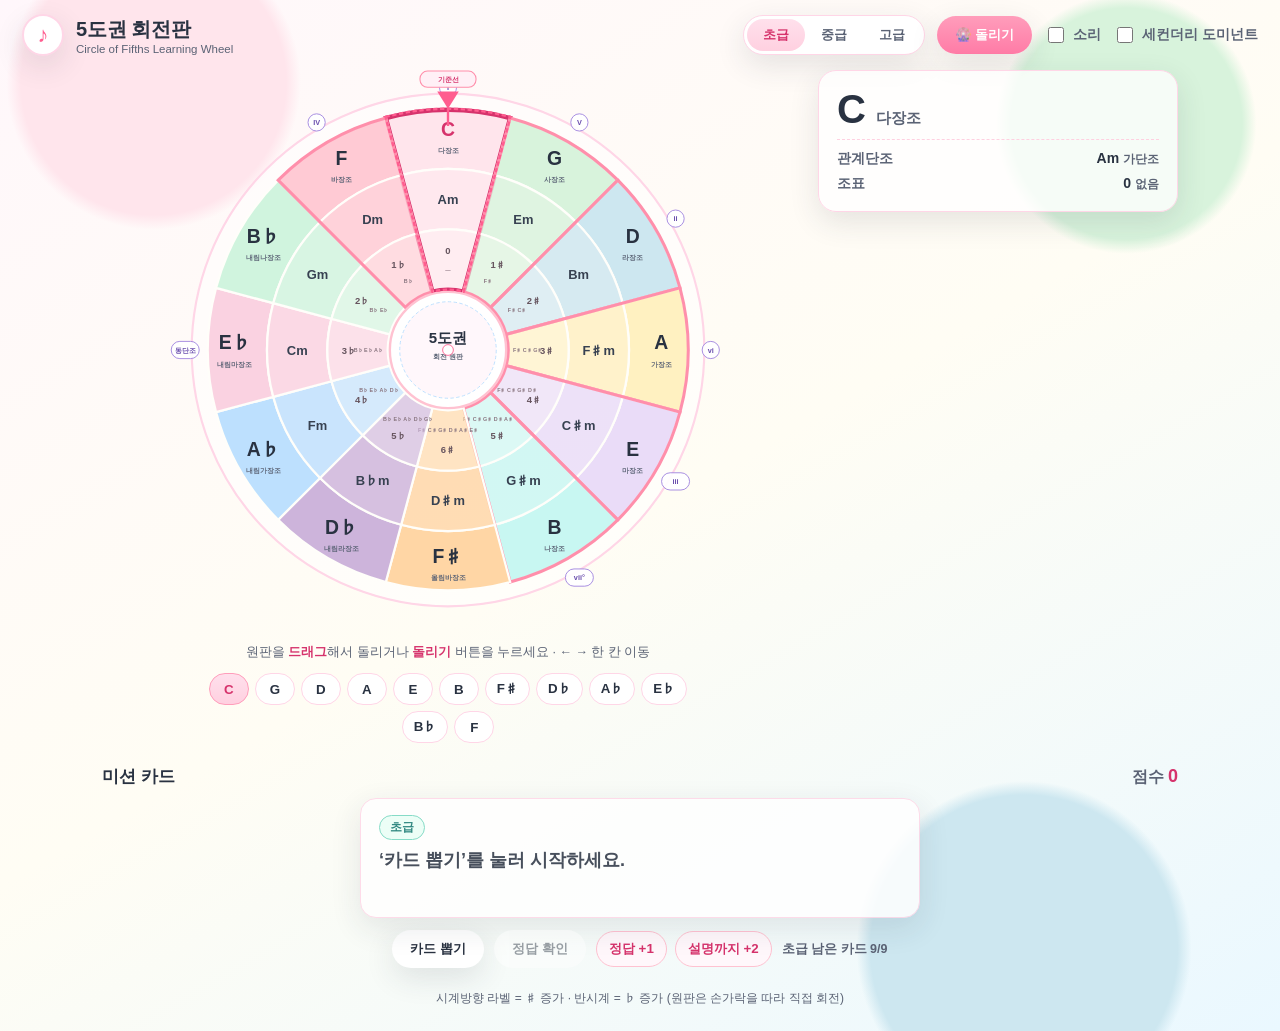
==== 5도권_웹앱/index.html @ 8833a665 "Add circle of fifths game web app" ====
<!doctype html>
<html lang="ko">
<head>
<meta charset="utf-8">
<meta name="viewport" content="width=device-width, initial-scale=1, viewport-fit=cover">
<title>5도권 회전판 · Circle of Fifths</title>
<link rel="stylesheet" href="style.css">
</head>
<body>
  <header class="topbar">
    <div class="brand">
      <span class="brand-mark">♪</span>
      <div>
        <h1>5도권 회전판</h1>
        <p class="brand-sub">Circle of Fifths Learning Wheel</p>
      </div>
    </div>
    <div class="toolbar">
      <div class="seg-toggle" id="level-toggle" role="tablist" aria-label="학습 단계">
        <button role="tab" data-level="beginner" class="active">초급</button>
        <button role="tab" data-level="intermediate">중급</button>
        <button role="tab" data-level="advanced">고급</button>
      </div>
      <button id="spin-btn" class="btn btn-primary" title="Space">🎡 돌리기</button>
      <label class="switch"><input type="checkbox" id="sound-toggle"> 소리</label>
      <label class="switch" id="sd-switch" hidden><input type="checkbox" id="sd-toggle"> 세컨더리 도미넌트</label>
    </div>
  </header>

  <main class="layout">
    <section class="stage">
      <div class="wheel-wrap">
        <svg id="wheel-svg" viewBox="0 0 260 260" aria-label="5도권 회전판" role="img" tabindex="0">
          <g id="board"></g>      <!-- [0] 정적 하판 -->
          <g id="disc"></g>       <!-- [1] 회전 원판 (이것만 돈다) -->
          <g id="pointer"></g>    <!-- [3] 세컨더리 도미넌트 포인터 -->
          <g id="overlay"></g>    <!-- [2] 정적 표시판 창 -->
          <g id="indicator"></g>  <!-- [4] 기준선 마커 -->
        </svg>
      </div>
      <p class="hint">원판을 <b>드래그</b>해서 돌리거나 <b>돌리기</b> 버튼을 누르세요 · ← → 한 칸 이동</p>
      <div class="chips" id="key-chips" aria-label="조성 빠른 선택"></div>
    </section>

    <aside class="panel" id="info-panel" aria-live="off">
      <div class="now">
        <div class="now-key" id="now-major">C</div>
        <div class="now-ko" id="now-majorko">다장조</div>
      </div>
      <div class="rows" id="info-rows"></div>
      <div class="diatonic" id="diatonic-box" hidden>
        <div class="box-title">다이어토닉 7화음</div>
        <div class="chip-row" id="diatonic-chips"></div>
        <div class="sd-result" id="sd-result" hidden></div>
      </div>
    </aside>
  </main>

  <section class="cards" id="card-panel">
    <div class="cards-head">
      <h2>미션 카드</h2>
      <div class="score">점수 <span id="score">0</span></div>
    </div>
    <div class="card-stage">
      <div class="mission-card" id="mission-card" data-face="empty">
        <div class="card-face card-front">
          <div class="card-id" id="card-id">초급</div>
          <div class="card-q" id="card-q">‘카드 뽑기’를 눌러 시작하세요.</div>
        </div>
        <div class="card-face card-back" hidden>
          <div class="card-id" id="card-id-back"></div>
          <div class="card-a" id="card-a"></div>
        </div>
      </div>
    </div>
    <div class="card-controls">
      <button class="btn" id="draw-btn">카드 뽑기</button>
      <button class="btn" id="reveal-btn" disabled>정답 확인</button>
      <span class="score-add" hidden id="score-add">
        <button class="btn btn-ghost" data-pt="1">정답 +1</button>
        <button class="btn btn-ghost" data-pt="2">설명까지 +2</button>
      </span>
      <span class="deck-info" id="deck-info"></span>
    </div>
  </section>

  <footer class="foot">
    <span>시계방향 라벨 = ♯ 증가 · 반시계 = ♭ 증가 (원판은 손가락을 따라 직접 회전)</span>
  </footer>

  <div aria-live="polite" class="sr-only" id="aria-live"></div>

  <script src="data.js"></script>
  <script src="app.js"></script>
</body>
</html>
---- 5도권_웹앱/style.css ----
:root{
  --ink:#293241; --soft-ink:#5b6375; --guide:#9aa4b2;
  --cut:#ff5d8f; --mint:#65c3ad; --coral:#ff7b7b; --blue:#5ba7e1;
  --lavender:#9b7ede; --honey:#f5a742;
  --blush:#fff7fb; --cream:#fffdf4; --paper:#fffdf7;
  --font:"Malgun Gothic","Noto Sans KR","Apple SD Gothic Neo",Arial,sans-serif;
  --shadow:0 10px 30px rgba(41,50,65,.12);
  --radius:18px;
}
*{box-sizing:border-box}
html,body{margin:0;padding:0}
body{
  font-family:var(--font); color:var(--ink);
  background:
    radial-gradient(circle at 12% 8%, #ffe5ec 0 9%, transparent 10%),
    radial-gradient(circle at 88% 12%, #d8f3dc 0 8%, transparent 9%),
    radial-gradient(circle at 80% 92%, #cde7f0 0 11%, transparent 12%),
    linear-gradient(150deg,#fff7fb 0%, #fffdf4 50%, #eaf8ff 100%);
  min-height:100vh; padding-bottom:24px;
}
.sr-only{position:absolute;width:1px;height:1px;overflow:hidden;clip:rect(0 0 0 0);white-space:nowrap}

/* ---------- topbar ---------- */
.topbar{
  display:flex;align-items:center;justify-content:space-between;gap:16px;flex-wrap:wrap;
  padding:14px 22px;
}
.brand{display:flex;align-items:center;gap:12px}
.brand-mark{
  width:42px;height:42px;border-radius:50%;display:grid;place-items:center;
  background:#fff;border:2px solid #ffd6e7;color:var(--cut);font-size:22px;box-shadow:var(--shadow)
}
.brand h1{margin:0;font-size:20px;letter-spacing:-.3px}
.brand-sub{margin:0;font-size:11.5px;color:var(--soft-ink)}
.toolbar{display:flex;align-items:center;gap:12px;flex-wrap:wrap}
.seg-toggle{display:inline-flex;background:#fff;border:1px solid #ffd6e7;border-radius:999px;padding:3px;box-shadow:var(--shadow)}
.seg-toggle button{border:0;background:transparent;padding:7px 16px;border-radius:999px;font-weight:800;color:var(--soft-ink);cursor:pointer;font-family:inherit}
.seg-toggle button.active{background:linear-gradient(180deg,#ffe0ec,#ffd0e0);color:#d6336c}
.btn{
  border:0;border-radius:999px;padding:10px 18px;font-weight:800;cursor:pointer;font-family:inherit;
  background:#fff;color:var(--ink);box-shadow:var(--shadow);transition:transform .08s ease
}
.btn:active{transform:translateY(1px) scale(.98)}
.btn:disabled{opacity:.45;cursor:default;box-shadow:none}
.btn-primary{background:linear-gradient(180deg,#ff9dbb,#ff7ba6);color:#fff}
.btn-ghost{background:#fff7fb;border:1px solid #ffc2d1;color:#d6336c;box-shadow:none;padding:8px 12px}
.switch{display:inline-flex;align-items:center;gap:6px;font-weight:700;color:var(--soft-ink);font-size:13.5px;cursor:pointer}
.switch input{accent-color:var(--cut);width:16px;height:16px}

/* ---------- layout ---------- */
.layout{
  display:grid;grid-template-columns:minmax(320px,1fr) 360px;gap:24px;
  max-width:1120px;margin:0 auto;padding:0 22px;align-items:start
}
.stage{display:flex;flex-direction:column;align-items:center;gap:12px}
.wheel-wrap{
  width:min(82vw,560px);aspect-ratio:1/1;position:relative;
}
#wheel-svg{width:100%;height:100%;display:block;touch-action:none;cursor:grab;outline:none}
#wheel-svg:active{cursor:grabbing}
#wheel-svg:focus-visible{filter:drop-shadow(0 0 0 3px rgba(91,167,225,.6))}
.hint{margin:2px 0 0;font-size:12.5px;color:var(--soft-ink)}
.hint b{color:#d6336c}

/* key chips */
.chips{display:flex;flex-wrap:wrap;gap:6px;justify-content:center;max-width:520px}
.chips button{
  border:1px solid #ffd6e7;background:#fff;border-radius:999px;padding:6px 11px;font-weight:800;
  cursor:pointer;font-family:inherit;color:var(--ink);min-width:40px
}
.chips button.sel{background:linear-gradient(180deg,#ffe0ec,#ffd0e0);color:#d6336c;border-color:#ff9dbb}

/* ---------- info panel ---------- */
.panel{background:rgba(255,255,255,.78);border:1px solid #ffd6e7;border-radius:var(--radius);box-shadow:var(--shadow);padding:18px}
.now{display:flex;align-items:baseline;gap:10px;border-bottom:1px dashed #ffd0e0;padding-bottom:10px;margin-bottom:10px}
.now-key{font-size:40px;font-weight:900;line-height:1;color:var(--ink)}
.now-ko{font-size:15px;font-weight:700;color:var(--soft-ink)}
.rows{display:grid;grid-template-columns:auto 1fr;gap:7px 12px;font-size:14px}
.rows .k{color:var(--soft-ink);font-weight:700;white-space:nowrap}
.rows .v{font-weight:800;text-align:right}
.rows .v small{font-weight:600;color:var(--soft-ink)}
.diatonic{margin-top:14px;border-top:1px dashed #ffd0e0;padding-top:12px}
.box-title{font-weight:900;font-size:13px;color:var(--soft-ink);margin-bottom:8px}
.chip-row{display:flex;flex-wrap:wrap;gap:6px}
.chip-row button{
  border:1px solid #cdb4db55;background:#faf6ff;border-radius:10px;padding:6px 9px;font-weight:800;cursor:pointer;
  font-family:inherit;color:#5b3e86;font-size:13px;display:flex;flex-direction:column;align-items:center;gap:1px;min-width:46px
}
.chip-row button .deg{font-size:10px;color:#9b7ede;font-weight:800}
.chip-row button:hover{background:#f1e8ff}
.sd-result{margin-top:10px;background:#fff0f6;border:1px solid #ffc2d1;border-radius:12px;padding:10px;font-size:13.5px;font-weight:700;color:#b03060}
.sd-result b{color:#d6336c}

/* ---------- cards ---------- */
.cards{max-width:1120px;margin:22px auto 0;padding:0 22px}
.cards-head{display:flex;align-items:center;justify-content:space-between;margin-bottom:10px}
.cards-head h2{margin:0;font-size:17px}
.score{font-weight:800;color:var(--soft-ink)}
.score #score{color:#d6336c;font-size:18px}
.card-stage{display:flex;justify-content:center}
.mission-card{
  width:min(94vw,560px);min-height:120px;background:#fff;border:1px solid #ffd6e7;border-radius:16px;
  box-shadow:var(--shadow);padding:16px 18px;position:relative
}
.mission-card[data-face="empty"]{opacity:.85}
.card-id{display:inline-block;font-weight:900;font-size:12px;color:#0f766e;background:#eafff7;border:1px solid #72d6bf;border-radius:999px;padding:3px 10px;margin-bottom:8px}
.card-q{font-size:18px;font-weight:800;line-height:1.4}
.card-a{font-size:15px;font-weight:600;white-space:pre-line;line-height:1.55}
.card-back .card-id{color:#b45309;background:#fff8e6;border-color:#f6c36b}
.card-controls{display:flex;align-items:center;gap:10px;flex-wrap:wrap;justify-content:center;margin-top:12px}
.score-add{display:inline-flex;gap:8px}
.deck-info{font-size:12.5px;color:var(--soft-ink);font-weight:700}

.foot{text-align:center;color:var(--soft-ink);font-size:12px;margin-top:22px;padding:0 16px}

/* ---------- svg highlight states ---------- */
.seg-cell{transition:opacity .15s ease}
.hl > .seg-bg{stroke:#ff8fab !important;stroke-width:1.4 !important}
.hl-root > .seg-bg{stroke:#d6336c !important;stroke-width:2.1 !important}
.hl-root .seg-major{fill:#d6336c}

/* responsive */
@media (max-width:860px){
  .layout{grid-template-columns:1fr}
  .panel{order:2}
}
@media (prefers-reduced-motion: reduce){
  .seg-cell{transition:none}
}
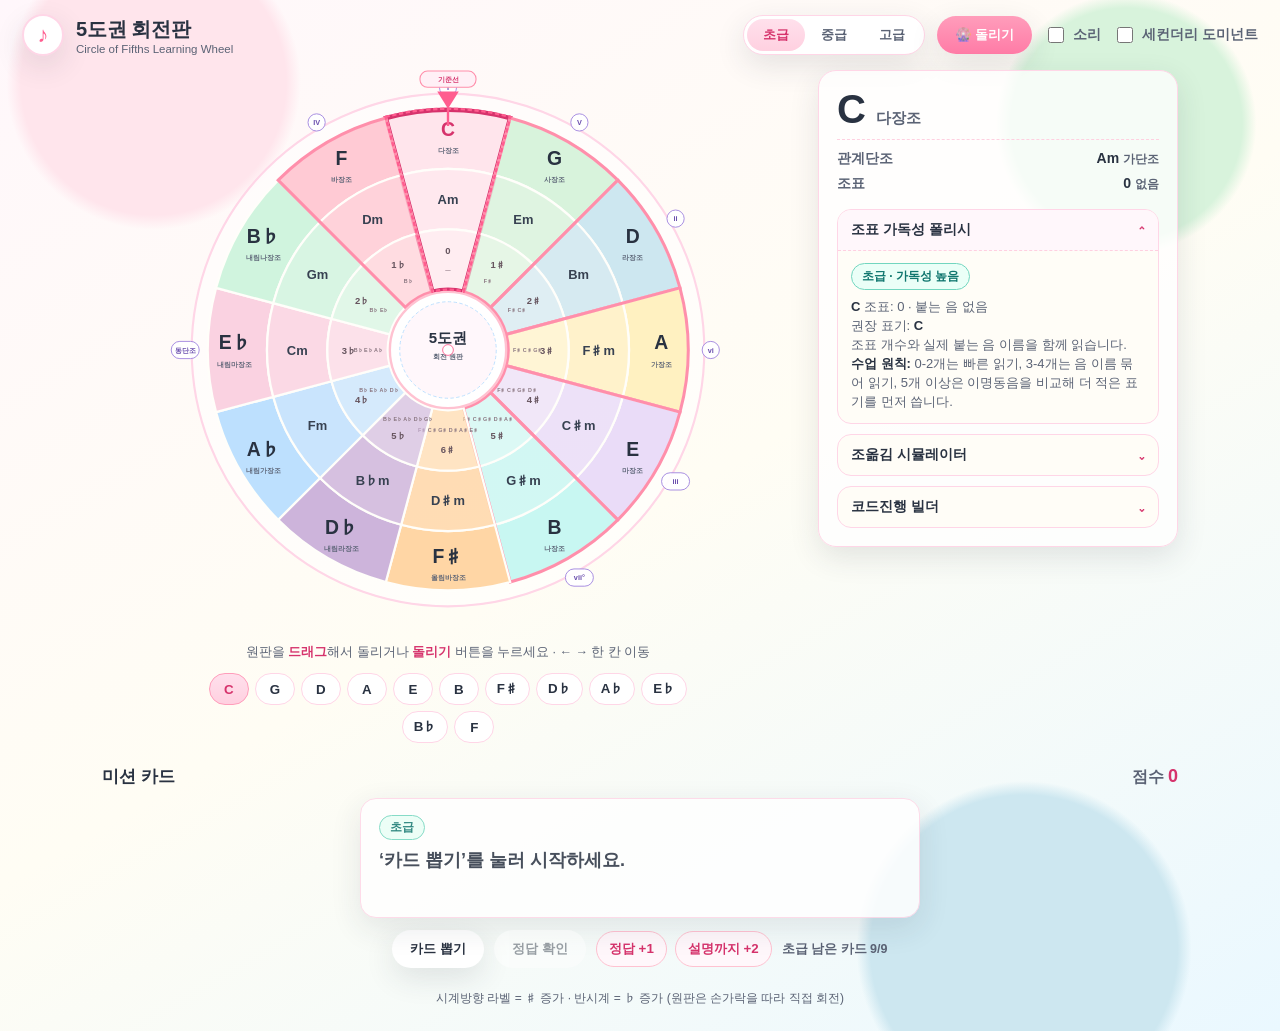
==== commit 3de7699e: "Add key readability and progression tools" ====
--- a/5도권_웹앱/index.html
+++ b/5도권_웹앱/index.html
@@ -4,6 +4,7 @@
 <meta charset="utf-8">
 <meta name="viewport" content="width=device-width, initial-scale=1, viewport-fit=cover">
 <title>5도권 회전판 · Circle of Fifths</title>
+<link rel="icon" href="data:,">
 <link rel="stylesheet" href="style.css">
 </head>
 <body>
@@ -53,6 +54,39 @@
         <div class="chip-row" id="diatonic-chips"></div>
         <div class="sd-result" id="sd-result" hidden></div>
       </div>
+      <section class="tools-panel" aria-label="학습 도구">
+        <details open>
+          <summary>조표 가독성 폴리시</summary>
+          <div class="readability" id="readability-box"></div>
+        </details>
+        <details>
+          <summary>조옮김 시뮬레이터</summary>
+          <div class="tool-grid">
+            <label>출발 조<select id="transpose-from"></select></label>
+            <label>도착 조<select id="transpose-to"></select></label>
+          </div>
+          <label class="tool-wide">진행
+            <select id="transpose-progression">
+              <option value="I,vi,IV,V">I-vi-IV-V</option>
+              <option value="I,IV,V,I">I-IV-V-I</option>
+              <option value="ii,V,I">ii-V-I</option>
+              <option value="I,vi,ii,V">I-vi-ii-V</option>
+            </select>
+          </label>
+          <div class="tool-actions">
+            <button class="btn btn-ghost" id="transpose-current">현재 조를 출발로</button>
+          </div>
+          <div class="tool-result" id="transpose-result"></div>
+        </details>
+        <details>
+          <summary>코드진행 빌더</summary>
+          <div class="builder-buttons" id="builder-buttons" aria-label="로마숫자 코드 선택"></div>
+          <div class="tool-actions">
+            <button class="btn btn-ghost" id="builder-clear">비우기</button>
+          </div>
+          <div class="tool-result" id="builder-result"></div>
+        </details>
+      </section>
     </aside>
   </main>
 
@@ -91,6 +125,7 @@
   <div aria-live="polite" class="sr-only" id="aria-live"></div>
 
   <script src="data.js"></script>
+  <script src="learning-tools.js"></script>
   <script src="app.js"></script>
 </body>
 </html>
--- a/5도권_웹앱/style.css
+++ b/5도권_웹앱/style.css
@@ -91,6 +91,49 @@
 .sd-result{margin-top:10px;background:#fff0f6;border:1px solid #ffc2d1;border-radius:12px;padding:10px;font-size:13.5px;font-weight:700;color:#b03060}
 .sd-result b{color:#d6336c}
 
+/* ---------- learning tools ---------- */
+.tools-panel{margin-top:16px;display:grid;gap:10px}
+.tools-panel details{
+  background:#fffdf7;border:1px solid #ffd6e7;border-radius:14px;padding:0;overflow:hidden
+}
+.tools-panel summary{
+  cursor:pointer;list-style:none;padding:11px 13px;font-weight:900;font-size:13.5px;color:#293241;
+  display:flex;align-items:center;justify-content:space-between;gap:8px
+}
+.tools-panel summary::-webkit-details-marker{display:none}
+.tools-panel summary::after{content:"⌄";font-size:13px;color:#d6336c}
+.tools-panel details[open] summary{border-bottom:1px dashed #ffd0e0;background:#fff7fb}
+.tools-panel details[open] summary::after{content:"⌃"}
+.readability,.tool-result{padding:12px 13px;font-size:13px;line-height:1.45;color:var(--soft-ink)}
+.readability-badge{
+  display:inline-flex;align-items:center;gap:6px;border-radius:999px;padding:4px 10px;margin-bottom:8px;
+  font-weight:900;font-size:12px;border:1px solid #72d6bf;background:#eafff7;color:#0f766e
+}
+.readability-badge.mid{border-color:#f6c36b;background:#fff8e6;color:#b45309}
+.readability-badge.high{border-color:#ffc2d1;background:#fff0f6;color:#d6336c}
+.readability strong,.tool-result strong{color:var(--ink)}
+.tool-grid{display:grid;grid-template-columns:1fr 1fr;gap:8px;padding:12px 13px 8px}
+.tool-wide{display:grid;gap:5px;padding:0 13px 8px;font-size:12px;font-weight:800;color:var(--soft-ink)}
+.tool-grid label{display:grid;gap:5px;font-size:12px;font-weight:800;color:var(--soft-ink)}
+.tool-grid select,.tool-wide select{
+  width:100%;border:1px solid #ffd6e7;border-radius:10px;background:white;color:var(--ink);
+  padding:8px 9px;font-family:inherit;font-weight:800
+}
+.tool-actions{display:flex;gap:8px;flex-wrap:wrap;padding:0 13px 10px}
+.tool-actions .btn{font-size:12px;padding:7px 10px}
+.builder-buttons{display:flex;flex-wrap:wrap;gap:6px;padding:12px 13px 10px}
+.builder-buttons button{
+  border:1px solid #cdb4db55;background:#faf6ff;border-radius:999px;padding:7px 10px;
+  color:#5b3e86;font-family:inherit;font-weight:900;cursor:pointer;min-width:43px
+}
+.builder-buttons button:hover{background:#f1e8ff}
+.degree-line,.chord-line{display:flex;gap:6px;flex-wrap:wrap;margin-top:7px}
+.degree-pill,.chord-pill{
+  display:inline-flex;border-radius:999px;padding:4px 8px;font-weight:900;font-size:12px;
+  background:#fff;border:1px solid #ffd6e7;color:#d6336c
+}
+.chord-pill{background:#f2f8ff;border-color:#8ecae6;color:#2f506f}
+
 /* ---------- cards ---------- */
 .cards{max-width:1120px;margin:22px auto 0;padding:0 22px}
 .cards-head{display:flex;align-items:center;justify-content:space-between;margin-bottom:10px}
@@ -123,6 +166,7 @@
 @media (max-width:860px){
   .layout{grid-template-columns:1fr}
   .panel{order:2}
+  .tool-grid{grid-template-columns:1fr}
 }
 @media (prefers-reduced-motion: reduce){
   .seg-cell{transition:none}
